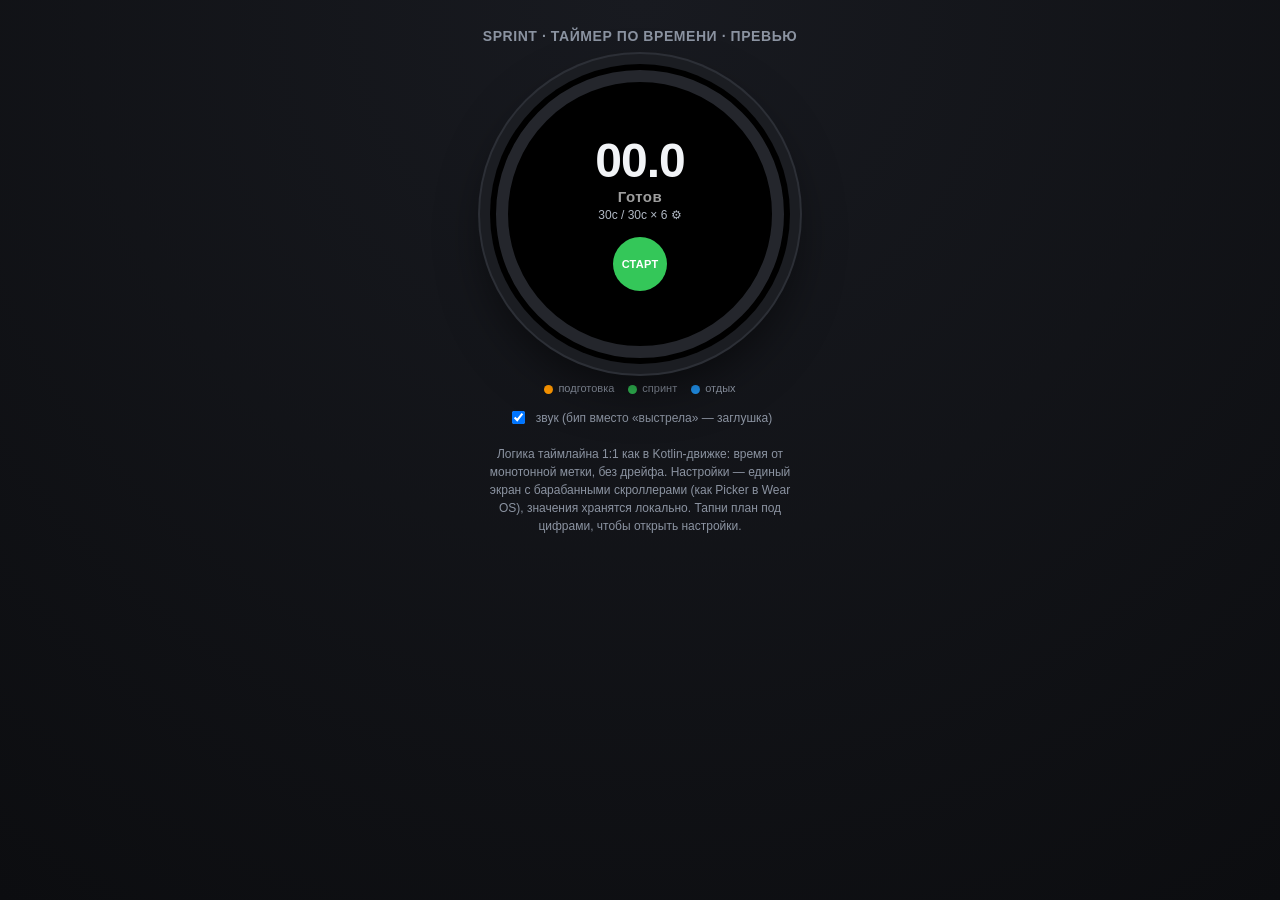
==== web-preview/timer.html @ b12590d0 "Precise time-mode interval timer + unified settings - IntervalTimeline: drift-free engine on a cumul" ====
<!DOCTYPE html>
<html lang="ru">
<head>
<meta charset="UTF-8" />
<meta name="viewport" content="width=device-width, initial-scale=1.0" />
<title>Sprint — Таймер по времени (превью)</title>
<style>
  :root {
    --prep: #ff9800;
    --work: #34c759;
    --rest: #2196f3;
    --idle: #9e9e9e;
    --bg: #0c0d10;
    --panel: #16181d;
    --line: #262a31;
    --text: #f2f4f7;
    --muted: #8b93a1;
  }
  * { box-sizing: border-box; }
  body {
    margin: 0;
    font-family: -apple-system, "Segoe UI", Roboto, sans-serif;
    background: radial-gradient(circle at 50% 0%, #181a20, var(--bg));
    color: var(--text);
    min-height: 100vh;
    display: flex; flex-direction: column; align-items: center;
    padding: 28px 16px 60px;
  }
  h1 { font-size: 14px; font-weight: 600; color: var(--muted); letter-spacing: .04em; margin: 0 0 20px; text-transform: uppercase; }

  /* --- Round watch --- */
  .watch {
    width: 300px; height: 300px; border-radius: 50%;
    background: #000;
    box-shadow: 0 0 0 10px #1b1d22, 0 0 0 12px #2c2f36, 0 22px 50px rgba(0,0,0,.6);
    position: relative; overflow: hidden;
    display: flex; align-items: center; justify-content: center;
  }
  .ring { position: absolute; inset: 0; transform: rotate(-90deg); }
  .ring circle { fill: none; stroke-width: 12; stroke-linecap: round; }
  .ring .track { stroke: #24262c; }
  .ring .bar  { stroke: var(--idle); transition: stroke .25s; }

  .face { display: flex; flex-direction: column; align-items: center; gap: 3px; z-index: 2; padding: 0 20px; }
  .big { font-variant-numeric: tabular-nums; font-weight: 800; font-size: 48px; line-height: 1; letter-spacing: -.02em; }
  .big.flash { color: var(--work); animation: pop .25s ease; }
  @keyframes pop { 0%{ transform: scale(.7); opacity:.3 } 100%{ transform: scale(1); opacity:1 } }
  .label { font-size: 15px; font-weight: 600; letter-spacing: .03em; }
  .plan { font-size: 12px; color: var(--muted); font-variant-numeric: tabular-nums; }
  .plan.tap { color: #b0b8c4; cursor: pointer; }
  .plan.tap:hover { color: #fff; }

  /* --- Controls (inside the watch face) --- */
  .controls { display: flex; gap: 12px; margin-top: 12px; }
  .btn {
    width: 54px; height: 54px; border-radius: 50%; border: none; cursor: pointer;
    color: #fff; font-weight: 700; font-size: 11px; letter-spacing: .02em;
    transition: transform .08s, filter .15s;
  }
  .btn:active { transform: scale(.93); }
  .btn.go { background: var(--work); }
  .btn.pause { background: #ffc107; color: #1a1a1a; }
  .btn.stop { background: #f44336; }
  .btn.ghost { background: #2a2d34; }
  .legend { display: flex; gap: 14px; justify-content: center; margin-top: 18px; font-size: 11px; color: var(--muted); }
  .legend i { display: inline-block; width: 9px; height: 9px; border-radius: 50%; margin-right: 5px; vertical-align: middle; }

  /* --- Settings list (inside watch) --- */
  .screen { display: flex; flex-direction: column; align-items: center; }
  .hidden { display: none; }
  .list { width: 100%; height: 100%; overflow-y: auto; padding: 64px 26px; z-index: 2; }
  .list::-webkit-scrollbar { display: none; }
  .list h2 { text-align: center; font-size: 16px; margin: 0 0 12px; }
  .chip {
    display: flex; justify-content: space-between; align-items: center;
    background: #20242b; border: none; width: 100%; color: var(--text);
    padding: 13px 18px; border-radius: 24px; margin-bottom: 9px; cursor: pointer;
    font-size: 14px; font-family: inherit;
  }
  .chip:hover { background: #2a2f37; }
  .chip b { font-variant-numeric: tabular-nums; color: var(--work); }

  /* --- Drum picker (inside watch) --- */
  .picker-wrap { display: flex; flex-direction: column; align-items: center; z-index: 2; gap: 10px; }
  .picker-title { font-size: 13px; color: var(--muted); }
  .drum {
    height: 160px; width: 150px; overflow-y: scroll; scroll-snap-type: y mandatory;
    -ms-overflow-style: none; scrollbar-width: none; position: relative;
    mask-image: linear-gradient(transparent, #000 32%, #000 68%, transparent);
  }
  .drum::-webkit-scrollbar { display: none; }
  .opt {
    height: 40px; scroll-snap-align: center; display: flex; align-items: center; justify-content: center;
    font-size: 24px; font-weight: 700; color: #4a4f57; font-variant-numeric: tabular-nums;
    transition: color .12s, transform .12s;
  }
  .opt.sel { color: #fff; transform: scale(1.18); }
  .ok { background: var(--work); color:#fff; border:none; width:62px;height:62px;border-radius:50%;font-weight:700;cursor:pointer; }
  .hint { margin-top: 18px; width: 320px; max-width: 92vw; font-size: 12px; color: var(--muted); line-height: 1.5; text-align: center; }
  .sound { margin-top: 14px; font-size: 12px; color: var(--muted); display: flex; align-items: center; gap: 8px; }
</style>
</head>
<body>
  <h1>Sprint · таймер по времени · превью</h1>

  <!-- ===== TIMER SCREEN ===== -->
  <div id="screen-timer" class="screen">
    <div class="watch">
      <svg class="ring" viewBox="0 0 300 300">
        <circle class="track" cx="150" cy="150" r="138"></circle>
        <circle class="bar" cx="150" cy="150" r="138"></circle>
      </svg>
      <div class="face">
        <div class="big" id="big">00.0</div>
        <div class="label" id="label">Готов</div>
        <div class="plan" id="plan"></div>
        <div class="controls" id="controls"></div>
      </div>
    </div>
    <div class="legend">
      <span><i style="background:var(--prep)"></i>подготовка</span>
      <span><i style="background:var(--work)"></i>спринт</span>
      <span><i style="background:var(--rest)"></i>отдых</span>
    </div>
  </div>

  <!-- ===== SETTINGS SCREEN ===== -->
  <div id="screen-settings" class="screen hidden">
    <div class="watch">
      <div class="list" id="settingsList"></div>
    </div>
  </div>

  <!-- ===== PICKER SCREEN ===== -->
  <div id="screen-picker" class="screen hidden">
    <div class="watch">
      <div class="picker-wrap">
        <div class="picker-title" id="pickerTitle"></div>
        <div class="drum" id="drum"></div>
        <button class="ok" id="pickerOk">OK</button>
      </div>
    </div>
  </div>

  <label class="sound"><input type="checkbox" id="snd" checked> звук (бип вместо «выстрела» — заглушка)</label>
  <div class="hint">
    Логика таймлайна 1:1 как в Kotlin-движке: время от монотонной метки, без дрейфа.
    Настройки — единый экран с барабанными скроллерами (как Picker в Wear OS), значения хранятся локально.
    Тапни план под цифрами, чтобы открыть настройки.
  </div>

<script>
// ================= Config (persisted, mirrors DataStore) =================
const DEFAULT = { prepMs:5000, workMs:30000, restMs:30000, rounds:6 };
function loadCfg(){ try { return Object.assign({}, DEFAULT, JSON.parse(localStorage.getItem('sprintCfg')||'{}')); } catch(e){ return Object.assign({}, DEFAULT); } }
function saveCfg(){ localStorage.setItem('sprintCfg', JSON.stringify(cfg)); }
let cfg = loadCfg();

function range(a,b,step){ const r=[]; for(let v=a; v<=b; v+=step) r.push(v); return r; }
const FIELDS = [
  { key:'prepMs', title:'Подготовка', unit:'с', mul:1000, values: range(0,15,1)  },
  { key:'workMs', title:'Спринт',     unit:'с', mul:1000, values: range(5,120,5) },
  { key:'restMs', title:'Отдых',      unit:'с', mul:1000, values: range(5,180,5) },
  { key:'rounds', title:'Раунды',     unit:'',  mul:1,    values: range(1,20,1)  },
];

// ================= Timeline (mirror of IntervalTimeline.kt) =================
function buildTimeline(c) {
  const segs = []; let t = 0;
  if (c.prepMs > 0) { segs.push({ phase:'PREP', round:0, start:t, duration:c.prepMs }); t += c.prepMs; }
  for (let r = 1; r <= c.rounds; r++) {
    segs.push({ phase:'WORK', round:r, start:t, duration:c.workMs }); t += c.workMs;
    if (r < c.rounds && c.restMs > 0) { segs.push({ phase:'REST', round:r, start:t, duration:c.restMs }); t += c.restMs; }
  }
  return { segs, total: segs.reduce((a,s)=>a+s.duration,0), cfg:c };
}
function snapshotAt(tl, elapsed) {
  const e = Math.max(0, Math.min(elapsed, tl.total));
  if (e >= tl.total) return { phase:'DONE', round:tl.cfg.rounds, total:tl.cfg.rounds, phaseTotal:0, phaseElapsed:0, phaseRemaining:0, totalElapsed:tl.total };
  const s = tl.segs.find(s => e >= s.start && e < s.start + s.duration);
  const inSeg = e - s.start;
  return { phase:s.phase, round:s.round, total:tl.cfg.rounds, phaseTotal:s.duration, phaseElapsed:inSeg, phaseRemaining:s.duration - inSeg, totalElapsed:e };
}
function crossed(m, prev, now) { return m > prev && m <= now; }
function cuesBetween(tl, prev, now) {
  if (now <= prev) return [];
  const cues = [];
  for (const s of tl.segs) {
    if (s.phase !== 'WORK') continue;
    if (crossed(s.start, prev, now)) cues.push('GO');
    const end = s.start + s.duration;
    if (end < tl.total && crossed(end, prev, now)) cues.push('WORK_END');
  }
  for (const s of tl.segs) {
    if (s.phase !== 'PREP' && s.phase !== 'REST') continue;
    const end = s.start + s.duration;
    for (let k = 1; k <= 3; k++) { const at = end - k*1000; if (at > s.start && crossed(at, prev, now)) cues.push('COUNTDOWN_TICK'); }
  }
  if (crossed(tl.total, prev, now)) cues.push('FINISH');
  return cues;
}

// ================= Feedback =================
let actx = null;
function beep(freq, ms, vol=0.3) {
  if (!document.getElementById('snd').checked) return;
  if (!actx) actx = new (window.AudioContext || window.webkitAudioContext)();
  const o = actx.createOscillator(), g = actx.createGain();
  o.frequency.value = freq; o.type = 'square';
  g.gain.setValueAtTime(vol, actx.currentTime);
  g.gain.exponentialRampToValueAtTime(0.0001, actx.currentTime + ms/1000);
  o.connect(g); g.connect(actx.destination); o.start(); o.stop(actx.currentTime + ms/1000);
}
function buzz(p) { if (navigator.vibrate) navigator.vibrate(p); }
function fire(cue) {
  switch (cue) {
    case 'COUNTDOWN_TICK': beep(660, 90); buzz(40); break;
    case 'GO': beep(1040, 320, 0.45); buzz(350); flashGo(); break;
    case 'WORK_END': beep(520, 200); buzz([120,90,120]); break;
    case 'FINISH': beep(1040,180); setTimeout(()=>beep(1040,180),230); setTimeout(()=>beep(780,420),460); buzz([200,120,200,120,400]); break;
  }
}

// ================= Timer state / loop =================
const RING_LEN = 2 * Math.PI * 138;
const bar = document.querySelector('.bar');
bar.style.strokeDasharray = RING_LEN;
const elBig = document.getElementById('big'), elLabel = document.getElementById('label'),
      elPlan = document.getElementById('plan'), controls = document.getElementById('controls');
const PHASE_COLOR = { PREP:'var(--prep)', WORK:'var(--work)', REST:'var(--rest)', DONE:'var(--idle)', IDLE:'var(--idle)' };

let tl = buildTimeline(cfg);
let run = 'IDLE', sessionStart = 0, pausedElapsed = 0, lastCue = -1, raf = null;

function ceilSec(ms){ return Math.max(0, Math.ceil(ms/1000)); }
function fmtUp(ms){
  const t = Math.floor(ms/100), tenths = t%10, s = Math.floor(t/10)%60, m = Math.floor(t/600);
  return m>0 ? `${m}:${String(s).padStart(2,'0')}.${tenths}` : `${String(s).padStart(2,'0')}.${tenths}`;
}
function bigText(s){
  if (run==='IDLE') return '00.0';
  if (s.phase==='PREP') return ceilSec(s.phaseRemaining);
  if (s.phase==='WORK') return s.phaseElapsed<700 ? 'GO' : fmtUp(s.phaseElapsed);
  if (s.phase==='REST') return ceilSec(s.phaseRemaining);
  if (s.phase==='DONE') return fmtUp(s.totalElapsed);
  return '00.0';
}
function phaseLabel(s){
  if (run==='IDLE') return 'Готов';
  if (run==='PAUSED') return 'Пауза';
  if (s.phase==='PREP') return 'Подготовка';
  if (s.phase==='WORK') return `Спринт ${s.round}/${s.total}`;
  if (s.phase==='REST') return `Отдых ${s.round}/${s.total}`;
  if (s.phase==='DONE') return 'Готово!';
  return '';
}
function flashGo(){ elBig.classList.remove('flash'); void elBig.offsetWidth; elBig.classList.add('flash'); }

function render(s){
  elBig.textContent = bigText(s);
  elLabel.textContent = phaseLabel(s);
  const col = run==='IDLE' ? 'var(--idle)' : PHASE_COLOR[s.phase];
  bar.style.stroke = col; elLabel.style.color = col;
  const prog = run==='IDLE' ? 0 : (s.phaseTotal>0 ? s.phaseElapsed/s.phaseTotal : 0);
  bar.style.strokeDashoffset = RING_LEN * (1 - Math.min(1, prog));
  if (run==='IDLE') { elPlan.textContent = `${cfg.workMs/1000}с / ${cfg.restMs/1000}с × ${cfg.rounds}  ⚙`; elPlan.classList.add('tap'); }
  else { elPlan.classList.remove('tap'); elPlan.textContent = (run==='DONE') ? `Σ ${fmtUp(s.totalElapsed)}` : `Σ ${fmtUp(s.totalElapsed)} / ${fmtUp(tl.total)}`; }
}
elPlan.addEventListener('click', () => { if (run==='IDLE') openSettings(); });

function loop(){
  if (run !== 'RUNNING') return;
  const elapsed = performance.now() - sessionStart;
  render(snapshotAt(tl, elapsed));
  for (const c of cuesBetween(tl, lastCue, elapsed)) fire(c);
  lastCue = elapsed;
  if (elapsed >= tl.total) { run='DONE'; render(snapshotAt(tl, tl.total)); buildControls(); return; }
  raf = requestAnimationFrame(loop);
}
function start(){
  if (run==='RUNNING') return;
  if (run==='PAUSED'){ sessionStart = performance.now() - pausedElapsed; run='RUNNING'; buildControls(); loop(); return; }
  tl = buildTimeline(cfg); sessionStart = performance.now(); pausedElapsed = 0; lastCue = -1; run='RUNNING';
  if (!actx) actx = new (window.AudioContext || window.webkitAudioContext)();
  buildControls(); loop();
}
function pause(){ if (run!=='RUNNING') return; cancelAnimationFrame(raf); pausedElapsed = Math.min(performance.now()-sessionStart, tl.total); run='PAUSED'; buildControls(); }
function stop(){ cancelAnimationFrame(raf); const e = run==='PAUSED'?pausedElapsed:Math.min(performance.now()-sessionStart, tl.total); run='DONE'; render(snapshotAt(tl, e)); buildControls(); }
function reset(){ cancelAnimationFrame(raf); run='IDLE'; lastCue=-1; tl=buildTimeline(cfg); render(snapshotAt(tl,0)); buildControls(); }

function mkBtn(text, cls, fn){ const b=document.createElement('button'); b.className='btn '+cls; b.textContent=text; b.onclick=fn; return b; }
function buildControls(){
  controls.innerHTML='';
  if (run==='IDLE')    controls.append(mkBtn('СТАРТ','go',start));
  if (run==='RUNNING') controls.append(mkBtn('ПАУЗА','pause',pause), mkBtn('СТОП','stop',stop));
  if (run==='PAUSED')  controls.append(mkBtn('ПУСК','go',start), mkBtn('СТОП','stop',stop));
  if (run==='DONE')    controls.append(mkBtn('НОВЫЙ','ghost',reset));
}

// ================= Screens =================
function showScreen(name){
  for (const s of ['timer','settings','picker']) document.getElementById('screen-'+s).classList.toggle('hidden', s!==name);
}
function openSettings(){ renderSettingsList(); showScreen('settings'); }
function closeSettings(){ showScreen('timer'); reset(); }

function renderSettingsList(){
  const list = document.getElementById('settingsList');
  list.innerHTML = '<h2>Настройки</h2>';
  FIELDS.forEach(f => {
    const chip = document.createElement('button');
    chip.className = 'chip';
    chip.innerHTML = `<span>${f.title}</span><b>${cfg[f.key]/f.mul}${f.unit}</b>`;
    chip.onclick = () => openPicker(f);
    list.append(chip);
  });
  const back = document.createElement('button');
  back.className = 'chip'; back.style.justifyContent='center'; back.style.marginTop='6px';
  back.innerHTML = '<span>← Готово</span>';
  back.onclick = closeSettings;
  list.append(back);
}

// ----- Drum picker -----
let pickerField = null;
function openPicker(f){
  pickerField = f;
  document.getElementById('pickerTitle').textContent = f.title;
  const drum = document.getElementById('drum');
  drum.innerHTML = '';
  // spacers so first/last option can center within the 160px drum (item = 40px)
  const pad = document.createElement('div'); pad.style.height='60px'; drum.append(pad);
  f.values.forEach(v => { const o=document.createElement('div'); o.className='opt'; o.dataset.val=v; o.textContent=`${v}${f.unit}`; drum.append(o); });
  const pad2 = document.createElement('div'); pad2.style.height='60px'; drum.append(pad2);
  showScreen('picker');
  const idx = Math.max(0, f.values.indexOf(cfg[f.key]/f.mul));
  drum.scrollTop = idx * 40;           // align current value to center
  updateDrumSel();
}
function currentDrumIndex(){ return Math.round(document.getElementById('drum').scrollTop / 40); }
function updateDrumSel(){
  const opts = document.querySelectorAll('#drum .opt');
  const i = currentDrumIndex();
  opts.forEach((o,k)=> o.classList.toggle('sel', k===i));
}
let drumTimer = null;
document.getElementById('drum').addEventListener('scroll', () => {
  updateDrumSel();
  clearTimeout(drumTimer);
  drumTimer = setTimeout(()=>{ // snap settle tick
    if (document.getElementById('snd').checked) beep(600, 30, 0.12);
  }, 90);
});
document.getElementById('pickerOk').addEventListener('click', () => {
  const i = currentDrumIndex();
  const v = pickerField.values[Math.max(0, Math.min(i, pickerField.values.length-1))];
  cfg[pickerField.key] = v * pickerField.mul;
  saveCfg();
  tl = buildTimeline(cfg);
  renderSettingsList();
  showScreen('settings');
});

// init
buildControls();
reset();
showScreen('timer');
</script>
</body>
</html>
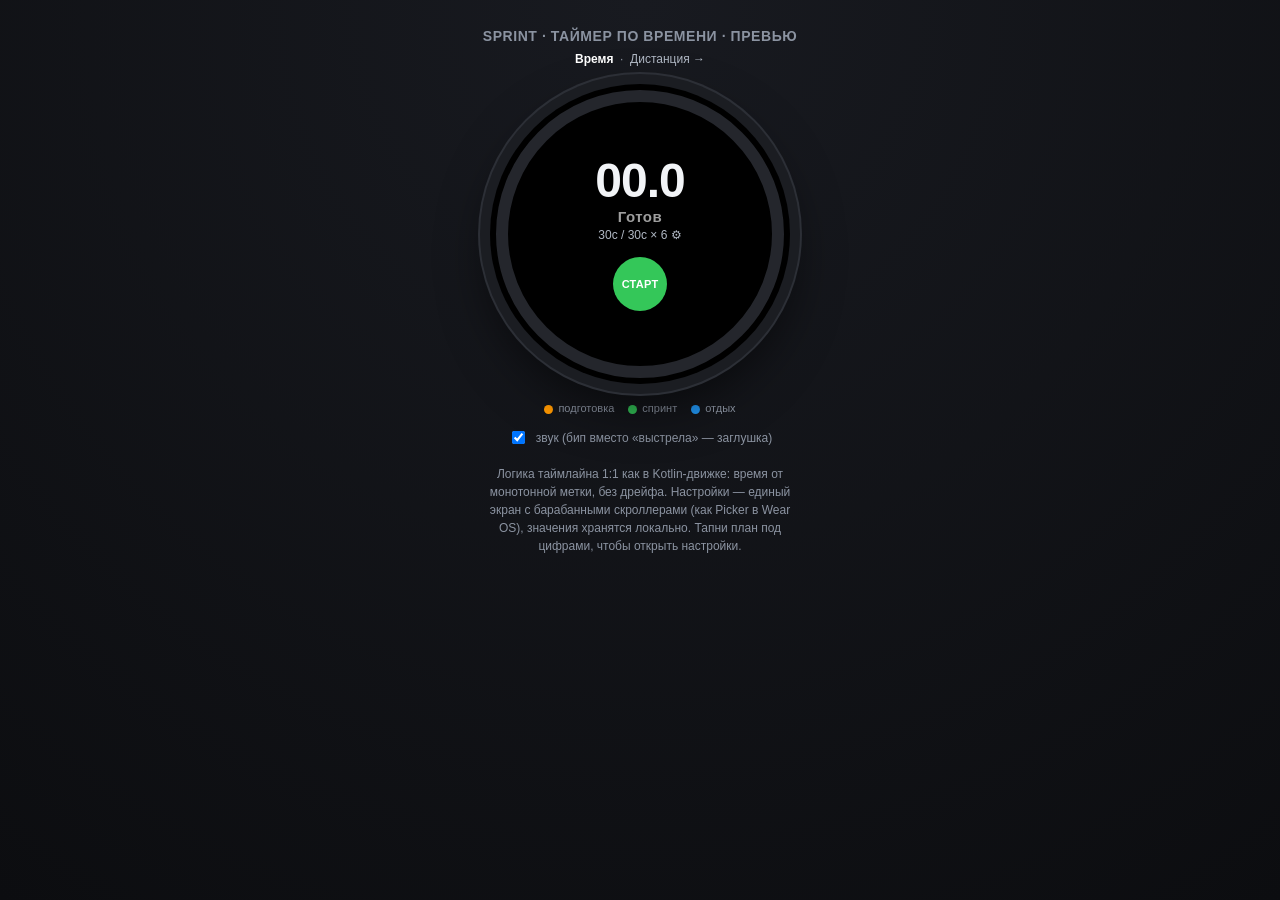
==== commit d4696f93: "Add distance mode (Doppler integration + latched result) - DistanceTracker: measures distance by int" ====
--- a/web-preview/timer.html
+++ b/web-preview/timer.html
@@ -102,6 +102,7 @@
 </head>
 <body>
   <h1>Sprint · таймер по времени · превью</h1>
+  <div style="font-size:12px;color:#8b93a1;margin:-12px 0 18px;"><b style="color:#fff">Время</b> &nbsp;·&nbsp; <a href="distance.html" style="color:#b0b8c4;text-decoration:none;">Дистанция →</a></div>
 
   <!-- ===== TIMER SCREEN ===== -->
   <div id="screen-timer" class="screen">
